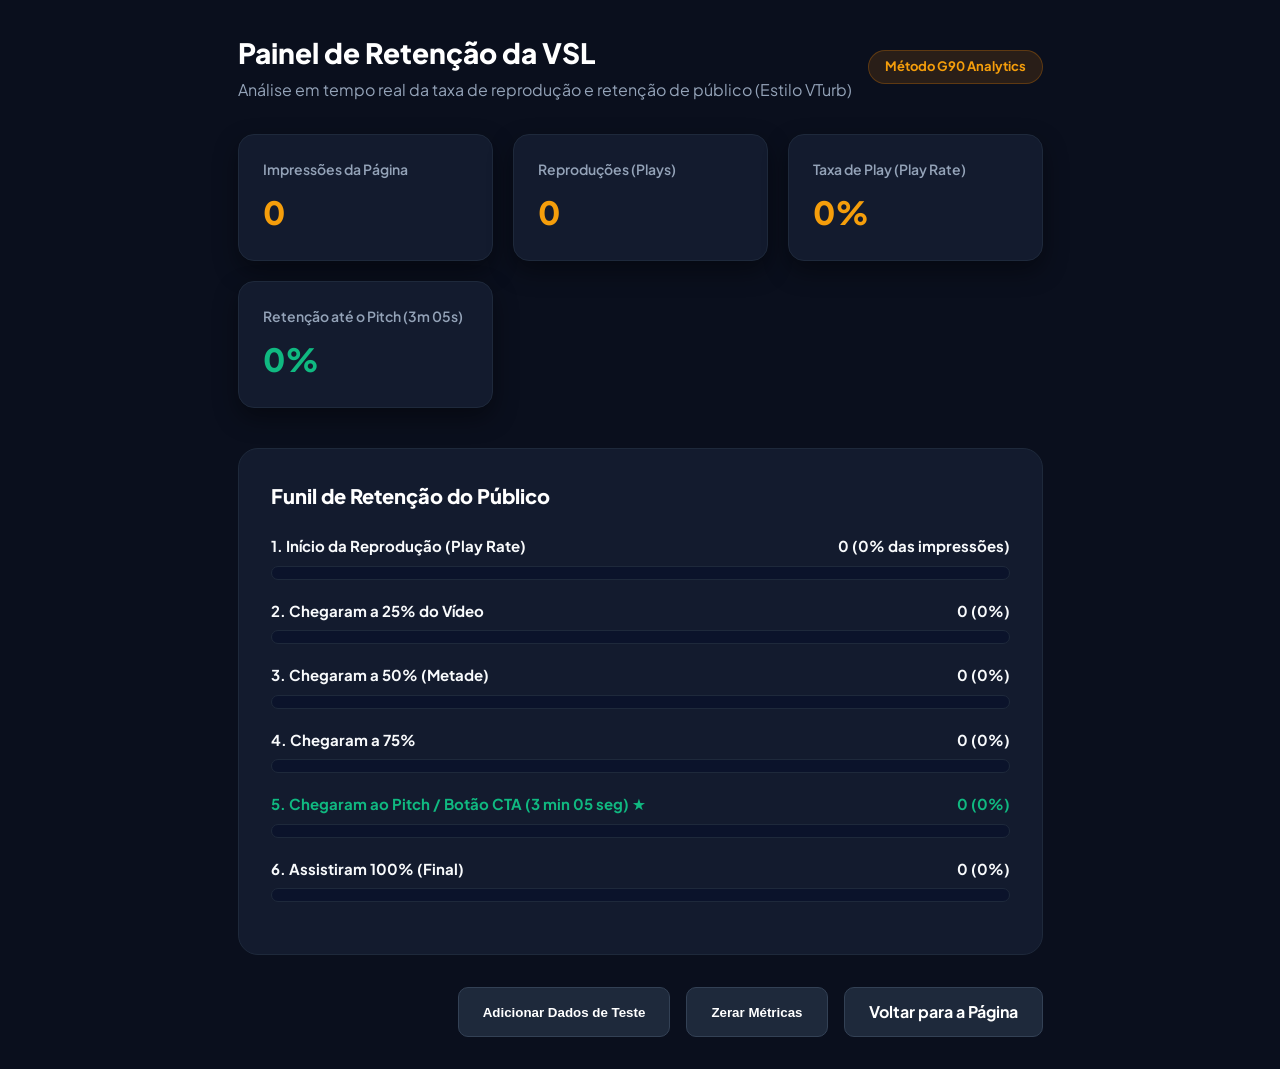
==== admin-vsl.html @ a7bf661d "feat: initial release of Landing Page Método G90" ====
<!DOCTYPE html>
<html lang="pt-BR">
<head>
  <meta charset="UTF-8">
  <meta name="viewport" content="width=device-width, initial-scale=1.0">
  <title>Dashboard de Retenção da VSL | Método G90</title>
  <link rel="preconnect" href="https://fonts.googleapis.com">
  <link rel="preconnect" href="https://fonts.gstatic.com" crossorigin>
  <link href="https://fonts.googleapis.com/css2?family=Plus+Jakarta+Sans:wght@400;600;700;800&display=swap" rel="stylesheet">
  <link rel="icon" type="image/x-icon" href="img/favicon.ico">
  <link rel="icon" type="image/png" sizes="32x32" href="img/favicon.ico">
  <link rel="apple-touch-icon" sizes="180x180" href="img/favicon-180.png">
  <link rel="stylesheet" href="css/styles.css">
  <style>
    body {
      background-color: #0A0F1D;
      color: #F8FAFC;
      padding: 2rem 1rem;
      font-family: 'Plus Jakarta Sans', sans-serif;
    }
    .dash-container {
      max-width: 1000px;
      margin: 0 auto;
    }
    .dash-header {
      display: flex;
      justify-content: space-between;
      align-items: center;
      margin-bottom: 2rem;
      flex-wrap: wrap;
      gap: 1rem;
    }
    .dash-title {
      font-size: 1.75rem;
      font-weight: 800;
      color: #FFFFFF;
    }
    .dash-badge {
      background: rgba(217, 119, 6, 0.15);
      border: 1px solid rgba(217, 119, 6, 0.3);
      color: #F59E0B;
      padding: 0.4rem 1rem;
      border-radius: 9999px;
      font-weight: 700;
      font-size: 0.8125rem;
    }
    .metrics-grid {
      display: grid;
      grid-template-columns: repeat(auto-fit, minmax(200px, 1fr));
      gap: 1.25rem;
      margin-bottom: 2.5rem;
    }
    .metric-card {
      background: #131B2E;
      border: 1px solid #1E293B;
      border-radius: 16px;
      padding: 1.5rem;
      box-shadow: 0 10px 25px rgba(0,0,0,0.4);
    }
    .metric-value {
      font-size: 2rem;
      font-weight: 800;
      color: #F59E0B;
      margin-top: 0.5rem;
    }
    .metric-label {
      font-size: 0.875rem;
      color: #94A3B8;
      font-weight: 600;
    }
    .retention-card {
      background: #131B2E;
      border: 1px solid #1E293B;
      border-radius: 20px;
      padding: 2rem;
      margin-bottom: 2rem;
    }
    .retention-title {
      font-size: 1.25rem;
      font-weight: 800;
      margin-bottom: 1.5rem;
      color: #FFFFFF;
    }
    .funnel-step {
      margin-bottom: 1.25rem;
    }
    .funnel-meta {
      display: flex;
      justify-content: space-between;
      font-size: 0.9375rem;
      font-weight: 700;
      margin-bottom: 0.5rem;
    }
    .funnel-bar-bg {
      width: 100%;
      height: 14px;
      background: #0B132B;
      border-radius: 8px;
      overflow: hidden;
      border: 1px solid #1E293B;
    }
    .funnel-bar-fill {
      height: 100%;
      background: linear-gradient(90deg, #D97706 0%, #F59E0B 100%);
      border-radius: 8px;
      transition: width 0.6s ease;
    }
    .pitch-highlight .funnel-bar-fill {
      background: linear-gradient(90deg, #10B981 0%, #34D399 100%);
    }
    .dash-actions {
      display: flex;
      gap: 1rem;
      justify-content: flex-end;
    }
    .btn-dash {
      background: #1E293B;
      border: 1px solid #334155;
      color: #FFFFFF;
      padding: 0.75rem 1.5rem;
      border-radius: 10px;
      font-weight: 700;
      cursor: pointer;
    }
    .btn-dash:hover {
      background: #334155;
    }
  </style>
</head>
<body>
  <div class="dash-container">
    
    <div class="dash-header">
      <div>
        <h1 class="dash-title">Painel de Retenção da VSL</h1>
        <p style="color: #94A3B8; margin-top: 0.25rem;">Análise em tempo real da taxa de reprodução e retenção de público (Estilo VTurb)</p>
      </div>
      <span class="dash-badge">Método G90 Analytics</span>
    </div>

    <!-- Cards de Métricas Principais -->
    <div class="metrics-grid">
      <div class="metric-card">
        <div class="metric-label">Impressões da Página</div>
        <div class="metric-value" id="val-impressions">0</div>
      </div>
      <div class="metric-card">
        <div class="metric-label">Reproduções (Plays)</div>
        <div class="metric-value" id="val-plays">0</div>
      </div>
      <div class="metric-card">
        <div class="metric-label">Taxa de Play (Play Rate)</div>
        <div class="metric-value" id="val-playrate">0%</div>
      </div>
      <div class="metric-card">
        <div class="metric-label">Retenção até o Pitch (3m 05s)</div>
        <div class="metric-value" style="color: #10B981;" id="val-pitchrate">0%</div>
      </div>
    </div>

    <!-- Gráfico de Funil de Retenção -->
    <div class="retention-card">
      <h2 class="retention-title">Funil de Retenção do Público</h2>
      
      <div class="funnel-step">
        <div class="funnel-meta">
          <span>1. Início da Reprodução (Play Rate)</span>
          <span id="label-plays">0 (0%)</span>
        </div>
        <div class="funnel-bar-bg">
          <div class="funnel-bar-fill" id="bar-plays" style="width: 0%;"></div>
        </div>
      </div>

      <div class="funnel-step">
        <div class="funnel-meta">
          <span>2. Chegaram a 25% do Vídeo</span>
          <span id="label-p25">0 (0%)</span>
        </div>
        <div class="funnel-bar-bg">
          <div class="funnel-bar-fill" id="bar-p25" style="width: 0%;"></div>
        </div>
      </div>

      <div class="funnel-step">
        <div class="funnel-meta">
          <span>3. Chegaram a 50% (Metade)</span>
          <span id="label-p50">0 (0%)</span>
        </div>
        <div class="funnel-bar-bg">
          <div class="funnel-bar-fill" id="bar-p50" style="width: 0%;"></div>
        </div>
      </div>

      <div class="funnel-step">
        <div class="funnel-meta">
          <span>4. Chegaram a 75%</span>
          <span id="label-p75">0 (0%)</span>
        </div>
        <div class="funnel-bar-bg">
          <div class="funnel-bar-fill" id="bar-p75" style="width: 0%;"></div>
        </div>
      </div>

      <div class="funnel-step pitch-highlight">
        <div class="funnel-meta" style="color: #10B981;">
          <span>5. Chegaram ao Pitch / Botão CTA (3 min 05 seg) ★</span>
          <span id="label-pitch">0 (0%)</span>
        </div>
        <div class="funnel-bar-bg">
          <div class="funnel-bar-fill" id="bar-pitch" style="width: 0%;"></div>
        </div>
      </div>

      <div class="funnel-step">
        <div class="funnel-meta">
          <span>6. Assistiram 100% (Final)</span>
          <span id="label-p100">0 (0%)</span>
        </div>
        <div class="funnel-bar-bg">
          <div class="funnel-bar-fill" id="bar-p100" style="width: 0%;"></div>
        </div>
      </div>
    </div>

    <!-- Controles -->
    <div class="dash-actions">
      <button class="btn-dash" onclick="simulateTestData()">Adicionar Dados de Teste</button>
      <button class="btn-dash" onclick="resetStats()">Zerar Métricas</button>
      <a href="index.html" class="btn-dash" style="text-decoration: none;">Voltar para a Página</a>
    </div>

  </div>

  <script>
    const STORAGE_KEY = 'g90_vsl_analytics';

    function loadStats() {
      try {
        const stored = localStorage.getItem(STORAGE_KEY);
        if (stored) return JSON.parse(stored);
      } catch(e){}
      return { impressions: 0, plays: 0, p25: 0, p50: 0, p75: 0, pitch: 0, p100: 0 };
    }

    function renderDashboard() {
      const stats = loadStats();
      const impressions = stats.impressions || 0;
      const plays = stats.plays || 0;
      const p25 = stats.p25 || 0;
      const p50 = stats.p50 || 0;
      const p75 = stats.p75 || 0;
      const pitch = stats.pitch || 0;
      const p100 = stats.p100 || 0;

      const playRate = impressions > 0 ? ((plays / impressions) * 100).toFixed(1) : 0;
      const pitchRate = plays > 0 ? ((pitch / plays) * 100).toFixed(1) : 0;

      document.getElementById('val-impressions').textContent = impressions;
      document.getElementById('val-plays').textContent = plays;
      document.getElementById('val-playrate').textContent = playRate + '%';
      document.getElementById('val-pitchrate').textContent = pitchRate + '%';

      function calcPercent(val) {
        return plays > 0 ? ((val / plays) * 100).toFixed(1) : 0;
      }

      document.getElementById('label-plays').textContent = `${plays} (${playRate}% das impressões)`;
      document.getElementById('bar-plays').style.width = Math.min(playRate, 100) + '%';

      document.getElementById('label-p25').textContent = `${p25} (${calcPercent(p25)}%)`;
      document.getElementById('bar-p25').style.width = calcPercent(p25) + '%';

      document.getElementById('label-p50').textContent = `${p50} (${calcPercent(p50)}%)`;
      document.getElementById('bar-p50').style.width = calcPercent(p50) + '%';

      document.getElementById('label-p75').textContent = `${p75} (${calcPercent(p75)}%)`;
      document.getElementById('bar-p75').style.width = calcPercent(p75) + '%';

      document.getElementById('label-pitch').textContent = `${pitch} (${calcPercent(pitch)}%)`;
      document.getElementById('bar-pitch').style.width = calcPercent(pitch) + '%';

      document.getElementById('label-p100').textContent = `${p100} (${calcPercent(p100)}%)`;
      document.getElementById('bar-p100').style.width = calcPercent(p100) + '%';
    }

    function simulateTestData() {
      const current = loadStats();
      current.impressions += 10;
      current.plays += 8;
      current.p25 += 7;
      current.p50 += 6;
      current.p75 += 5;
      current.pitch += 4;
      current.p100 += 3;
      localStorage.setItem(STORAGE_KEY, JSON.stringify(current));
      renderDashboard();
    }

    function resetStats() {
      if (confirm('Deseja zerar todas as estatísticas de teste da VSL?')) {
        localStorage.removeItem(STORAGE_KEY);
        renderDashboard();
      }
    }

    renderDashboard();
  </script>
</body>
</html>
---- css/styles.css ----
/* ==========================================================================
   MÉTODO G90 — EXECUTIVE DESIGN SYSTEM (CSS 60-30-10)
   Targeting: Mobile-First (360px - 414px) → Tablet (768px) → Desktop (1440px+)
   Palette Rule:
   - 60% Base: Deep Navy Blue (#0A0F1D, #0B132B) & Off-White (#F8FAFC)
   - 30% Support: Petroleum Blue (#131B2E, #1E293B) & Graphite (#334155)
   - 10% Highlight: Executive Gold (#D97706, #F59E0B)
   ========================================================================== */

:root {
  /* 60% Base */
  --color-bg-main: #0A0F1D;
  --color-bg-secondary: #0F172A;
  --color-text-main: #F8FAFC;
  
  /* 30% Support */
  --color-bg-card: #131B2E;
  --color-bg-input: #0B132B;
  --color-text-muted: #94A3B8;
  --color-border: #1E293B;
  --color-border-focus: #334155;

  /* 10% Highlight (Executive Gold) */
  --color-accent: #D97706;
  --color-accent-light: #F59E0B;
  --color-accent-hover: #B45309;
  --color-accent-glow: rgba(217, 119, 6, 0.35);
  --color-accent-gradient: linear-gradient(135deg, #F59E0B 0%, #D97706 100%);
  
  /* Feedback States */
  --color-error: #EF4444;
  --color-success: #10B981;

  /* Typography */
  --font-main: 'Plus Jakarta Sans', system-ui, -apple-system, BlinkMacSystemFont, 'Segoe UI', Roboto, sans-serif;

  /* Transitions */
  --transition-fast: 0.2s cubic-bezier(0.4, 0, 0.2, 1);
  --transition-smooth: 0.35s cubic-bezier(0.4, 0, 0.2, 1);
}

/* Reset & Global Base */
*, *::before, *::after {
  box-sizing: border-box;
  margin: 0;
  padding: 0;
}

html {
  font-family: var(--font-main);
  background-color: var(--color-bg-main);
  color: var(--color-text-main);
  line-height: 1.5;
  -webkit-text-size-adjust: 100%;
  scroll-behavior: smooth;
}

body {
  min-height: 100vh;
  display: flex;
  flex-direction: column;
  align-items: center;
  overflow-x: hidden;
}

/* Containers */
.container {
  width: 100%;
  max-width: 1100px;
  margin: 0 auto;
  padding: 0 1.25rem;
}

.section-wrapper {
  width: 100%;
  padding: 3rem 0;
}

/* Brand Header */
.brand-header {
  padding: 1.5rem 0 1rem;
  text-align: center;
}

.brand-logo-link {
  display: inline-block;
  text-decoration: none;
  transition: transform var(--transition-fast);
}

.brand-logo-link:hover {
  transform: scale(1.04);
}

.brand-logo-img {
  height: clamp(48px, 6vw, 68px);
  width: auto;
  max-width: 260px;
  display: inline-block;
  filter: drop-shadow(0 4px 15px rgba(217, 119, 6, 0.2));
}

/* Dobra 1 — Hero & VSL */
.hero-section {
  text-align: center;
  padding-top: 1rem;
  padding-bottom: 2rem;
}

.hero-headline {
  font-size: clamp(1.75rem, 5vw, 2.75rem);
  font-weight: 800;
  line-height: 1.2;
  letter-spacing: -0.02em;
  color: var(--color-text-main);
  margin-bottom: 1rem;
  max-width: 800px;
  margin-left: auto;
  margin-right: auto;
}

.hero-headline span {
  color: var(--color-accent-light);
}

.hero-subheadline {
  font-size: clamp(1rem, 2.5vw, 1.25rem);
  font-weight: 400;
  color: var(--color-text-muted);
  max-width: 680px;
  margin: 0 auto 2rem;
  line-height: 1.6;
}

/* Vertical VSL Container (Aspect Ratio 9:16) */
.vsl-outer-wrapper {
  width: 100%;
  display: flex;
  justify-content: center;
  margin-bottom: 2rem;
}

.vsl-container {
  width: 100%;
  max-width: 380px; /* Mobile optimal width */
  aspect-ratio: 9 / 16;
  background-color: var(--color-bg-card);
  border: 1px solid var(--color-border);
  border-radius: 20px;
  overflow: hidden;
  box-shadow: 0 20px 40px -15px rgba(0, 0, 0, 0.7), 0 0 0 1px rgba(255, 255, 255, 0.05);
  position: relative;
}

.vsl-container iframe,
.vsl-container video {
  width: 100%;
  height: 100%;
  object-fit: cover;
  border: none;
}

/* VSL Player & Overlay UI */
.vsl-overlay {
  position: absolute;
  inset: 0;
  display: flex;
  flex-direction: column;
  align-items: center;
  justify-content: center;
  padding: 2rem;
  text-align: center;
  background: radial-gradient(circle at center, rgba(30, 41, 59, 0.88) 0%, rgba(11, 19, 43, 0.96) 100%);
  z-index: 5;
  transition: opacity 0.4s cubic-bezier(0.4, 0, 0.2, 1), visibility 0.4s cubic-bezier(0.4, 0, 0.2, 1);
  cursor: pointer;
}

.vsl-overlay.vsl-playing {
  opacity: 0;
  visibility: hidden;
  pointer-events: none;
}

.vsl-overlay-title {
  font-size: 0.875rem;
  font-weight: 800;
  letter-spacing: 0.15em;
  color: var(--color-text-main);
  margin-bottom: 0.75rem;
  text-transform: uppercase;
}

.vsl-play-btn {
  width: 72px;
  height: 72px;
  border-radius: 50%;
  background: var(--color-accent-gradient);
  border: none;
  display: flex;
  align-items: center;
  justify-content: center;
  box-shadow: 0 0 30px var(--color-accent-glow);
  margin-bottom: 1.25rem;
  cursor: pointer;
  transition: transform var(--transition-fast), box-shadow var(--transition-fast);
}

.vsl-play-btn:hover {
  transform: scale(1.08);
  box-shadow: 0 0 45px var(--color-accent-glow);
}

.vsl-play-btn svg {
  width: 32px;
  height: 32px;
  fill: #FFFFFF;
  margin-left: 4px;
}

.vsl-overlay-resume {
  font-size: 0.8125rem;
  font-weight: 700;
  color: #F59E0B;
  background: rgba(245, 158, 11, 0.15);
  border: 1px solid rgba(245, 158, 11, 0.3);
  padding: 0.35rem 0.85rem;
  border-radius: 20px;
  margin-top: 0.5rem;
  display: inline-block;
}

.vsl-click-capture {
  position: absolute;
  inset: 0;
  z-index: 4;
  cursor: pointer;
}

.vsl-badge {
  font-size: 0.75rem;
  font-weight: 600;
  text-transform: uppercase;
  letter-spacing: 0.1em;
  color: var(--color-text-muted);
  background: rgba(255, 255, 255, 0.08);
  border: 1px solid rgba(255, 255, 255, 0.1);
  padding: 0.35rem 0.85rem;
  border-radius: 6px;
}

/* CTA Container with Configurable Delay */
.vsl-cta-wrapper {
  width: 100%;
  max-width: 480px;
  margin: 0 auto;
  text-align: center;
  transition: opacity var(--transition-smooth), transform var(--transition-smooth);
}

.vsl-cta-hidden {
  display: none !important;
  opacity: 0;
  transform: translateY(16px);
}

.vsl-cta-visible {
  display: block !important;
  opacity: 1;
  transform: translateY(0);
  animation: fadeInUp 0.6s cubic-bezier(0.16, 1, 0.3, 1) forwards;
}

@keyframes fadeInUp {
  from {
    opacity: 0;
    transform: translateY(20px);
  }
  to {
    opacity: 1;
    transform: translateY(0);
  }
}

/* Main CTA Button */
.btn-primary {
  display: inline-flex;
  align-items: center;
  justify-content: center;
  width: 100%;
  padding: 1.25rem 2rem;
  font-family: var(--font-main);
  font-size: 1.125rem;
  font-weight: 800;
  letter-spacing: 0.03em;
  text-transform: uppercase;
  color: #FFFFFF;
  background: var(--color-accent-gradient);
  border: none;
  border-radius: 12px;
  box-shadow: 0 10px 25px -5px var(--color-accent-glow), 0 0 0 1px rgba(255, 255, 255, 0.2) inset;
  cursor: pointer;
  transition: all var(--transition-fast);
  text-decoration: none;
}

.btn-primary:hover {
  background: linear-gradient(135deg, #FBBF24 0%, #D97706 100%);
  transform: translateY(-2px);
  box-shadow: 0 15px 30px -5px var(--color-accent-glow);
}

.btn-primary:active {
  transform: translateY(0);
}

.btn-primary:disabled {
  opacity: 0.4;
  cursor: not-allowed;
  pointer-events: none;
  box-shadow: none !important;
  transform: none !important;
  filter: grayscale(0.5);
}

.cta-microcopy {
  margin-top: 0.75rem;
  font-size: 0.875rem;
  color: var(--color-text-muted);
  line-height: 1.4;
}

/* Dobra 2 — Autoridade (Rogério Gardiano) */
.authority-section {
  background-color: var(--color-bg-secondary);
  border-top: 1px solid var(--color-border);
  border-bottom: 1px solid var(--color-border);
  padding: 4rem 0;
}

.authority-grid {
  display: flex;
  flex-direction: column;
  gap: 2.5rem;
  align-items: center;
}

/* Authority Photo Card */
.authority-media {
  display: flex;
  justify-content: center;
  width: 100%;
}

.authority-image-wrapper {
  position: relative;
  width: 100%;
  max-width: 380px;
  border-radius: 20px;
  overflow: hidden;
  background: var(--color-bg-card);
  border: 1px solid var(--color-border);
  box-shadow: 0 20px 40px -15px rgba(0, 0, 0, 0.6), 0 0 0 1px rgba(217, 119, 6, 0.15);
  transition: transform var(--transition-smooth), box-shadow var(--transition-smooth);
}

.authority-image-wrapper:hover {
  transform: translateY(-4px);
  box-shadow: 0 25px 50px -12px rgba(0, 0, 0, 0.7), 0 0 25px var(--color-accent-glow);
  border-color: rgba(217, 119, 6, 0.35);
}

.authority-image {
  width: 100%;
  height: auto;
  display: block;
  object-fit: cover;
}

.authority-image-badge {
  position: absolute;
  bottom: 1rem;
  left: 1rem;
  right: 1rem;
  padding: 0.875rem 1.25rem;
  background: rgba(10, 15, 29, 0.88);
  backdrop-filter: blur(12px);
  border: 1px solid rgba(255, 255, 255, 0.12);
  border-radius: 12px;
  display: flex;
  flex-direction: column;
  gap: 0.2rem;
  box-shadow: 0 8px 20px rgba(0, 0, 0, 0.4);
}

.authority-image-badge .badge-title {
  font-size: 1rem;
  font-weight: 800;
  color: var(--color-text-main);
  letter-spacing: 0.01em;
}

.authority-image-badge .badge-sub {
  font-size: 0.8125rem;
  font-weight: 600;
  color: var(--color-accent-light);
}

.authority-content {
  display: flex;
  flex-direction: column;
  gap: 2rem;
  width: 100%;
}

.authority-header {
  text-align: center;
  margin-bottom: 2.5rem;
}

.authority-title {
  font-size: clamp(1.75rem, 4vw, 2.25rem);
  font-weight: 800;
  color: var(--color-text-main);
  margin-bottom: 0.5rem;
}

.authority-subtitle {
  font-size: 1.125rem;
  font-weight: 600;
  color: var(--color-accent-light);
  max-width: 600px;
  margin: 0 auto;
}

.authority-body {
  max-width: 760px;
  margin: 0 auto;
  font-size: 1.0625rem;
  color: var(--color-text-muted);
  line-height: 1.7;
  display: flex;
  flex-direction: column;
  gap: 1.25rem;
}

.authority-body strong {
  color: var(--color-text-main);
  font-weight: 700;
}

@media (min-width: 992px) {
  .authority-grid {
    display: grid;
    grid-template-columns: 360px 1fr;
    gap: 3.5rem;
    align-items: start;
  }

  .authority-header {
    margin-bottom: 3rem;
  }

  .authority-body {
    margin: 0;
    max-width: 100%;
  }

  .companies-wrapper {
    text-align: left;
  }

  .companies-grid {
    justify-content: flex-start;
  }

  .expertise-grid {
    margin: 0;
    max-width: 100%;
  }
}

/* Company Experience Badges */
.companies-wrapper {
  margin-top: 1.5rem;
  text-align: center;
}

.companies-label {
  font-size: 0.75rem;
  font-weight: 700;
  text-transform: uppercase;
  letter-spacing: 0.15em;
  color: var(--color-text-muted);
  margin-bottom: 1rem;
}

.companies-grid {
  display: flex;
  flex-wrap: wrap;
  align-items: center;
  justify-content: center;
  gap: 0.875rem;
}

.company-badge {
  background: var(--color-bg-card);
  border: 1px solid var(--color-border);
  border-radius: 8px;
  padding: 0.625rem 1.25rem;
  font-size: 0.875rem;
  font-weight: 800;
  letter-spacing: 0.08em;
  color: var(--color-text-main);
  box-shadow: 0 4px 12px rgba(0, 0, 0, 0.2);
}

/* Areas of Expertise Grid */
.expertise-wrapper {
  margin-top: 1rem;
}

.expertise-grid {
  display: grid;
  grid-template-columns: repeat(2, 1fr);
  gap: 1rem;
  max-width: 760px;
  margin: 0 auto;
}

@media (min-width: 640px) {
  .expertise-grid {
    grid-template-columns: repeat(3, 1fr);
  }
}

.expertise-card {
  background: var(--color-bg-card);
  border: 1px solid var(--color-border);
  border-radius: 12px;
  padding: 1.25rem;
  display: flex;
  align-items: center;
  gap: 0.875rem;
  transition: border-color var(--transition-fast);
}

.expertise-card:hover {
  border-color: var(--color-border-focus);
}

.expertise-icon {
  width: 36px;
  height: 36px;
  border-radius: 8px;
  background: rgba(217, 119, 6, 0.12);
  display: flex;
  align-items: center;
  justify-content: center;
  color: var(--color-accent-light);
  flex-shrink: 0;
}

.expertise-icon svg {
  width: 20px;
  height: 20px;
  stroke: var(--color-accent-light);
  stroke-width: 2;
  fill: none;
}

.expertise-name {
  font-size: 0.9375rem;
  font-weight: 700;
  color: var(--color-text-main);
}

/* Footer */
.footer {
  width: 100%;
  padding: 2.5rem 0;
  text-align: center;
  border-top: 1px solid var(--color-border);
  font-size: 0.875rem;
  color: var(--color-text-muted);
}

.footer-copy {
  margin-top: 0.5rem;
  font-size: 0.8125rem;
  opacity: 0.7;
}

/* ==========================================================================
   MODAL POPUP & FORM STYLES
   ========================================================================== */

.modal-overlay {
  position: fixed;
  inset: 0;
  z-index: 999;
  display: flex;
  align-items: center;
  justify-content: center;
  padding: 1rem;
  opacity: 0;
  pointer-events: none;
  transition: opacity var(--transition-smooth);
}

.modal-active {
  opacity: 1;
  pointer-events: auto;
}

.modal-backdrop {
  position: absolute;
  inset: 0;
  background-color: rgba(5, 8, 15, 0.85);
  backdrop-filter: blur(8px);
}

.modal-card {
  position: relative;
  z-index: 10;
  width: 100%;
  max-width: 540px;
  max-height: 90vh;
  overflow-y: auto;
  background-color: var(--color-bg-card);
  border: 1px solid var(--color-border);
  border-radius: 20px;
  padding: 2rem 1.5rem;
  box-shadow: 0 25px 50px -12px rgba(0, 0, 0, 0.9);
  transform: scale(0.95) translateY(10px);
  transition: transform var(--transition-smooth);
}

.modal-active .modal-card {
  transform: scale(1) translateY(0);
}

.modal-close-btn {
  position: absolute;
  top: 1.25rem;
  right: 1.25rem;
  width: 36px;
  height: 36px;
  border-radius: 50%;
  background: var(--color-bg-input);
  border: 1px solid var(--color-border);
  color: var(--color-text-muted);
  display: flex;
  align-items: center;
  justify-content: center;
  cursor: pointer;
  transition: all var(--transition-fast);
}

.modal-close-btn:hover {
  color: var(--color-text-main);
  border-color: var(--color-border-focus);
}

.modal-header {
  margin-bottom: 1.5rem;
  padding-right: 2rem;
}

.modal-title {
  font-size: 1.5rem;
  font-weight: 800;
  color: var(--color-text-main);
  margin-bottom: 0.35rem;
  line-height: 1.25;
}

.modal-subtitle {
  font-size: 0.875rem;
  color: var(--color-text-muted);
  line-height: 1.4;
}

/* Form Controls */
.form-group {
  margin-bottom: 1.25rem;
  display: flex;
  flex-direction: column;
  gap: 0.375rem;
}

.form-label {
  font-size: 0.875rem;
  font-weight: 600;
  color: var(--color-text-main);
}

.form-input,
.form-select,
.form-textarea {
  width: 100%;
  font-family: var(--font-main);
  font-size: 0.9375rem;
  color: var(--color-text-main);
  background-color: var(--color-bg-input);
  border: 1px solid var(--color-border);
  border-radius: 10px;
  padding: 0.875rem 1rem;
  transition: all var(--transition-fast);
  outline: none;
}

.form-select option {
  background-color: var(--color-bg-card);
  color: var(--color-text-main);
}

.form-input:focus,
.form-select:focus,
.form-textarea:focus {
  border-color: var(--color-accent);
  box-shadow: 0 0 0 3px var(--color-accent-glow);
}

.form-input::placeholder,
.form-textarea::placeholder {
  color: #475569;
}

.form-textarea {
  resize: vertical;
  min-height: 90px;
}

/* Error States */
.input-error {
  border-color: var(--color-error) !important;
}

.input-error-msg {
  font-size: 0.75rem;
  color: var(--color-error);
  display: none;
  margin-top: 0.25rem;
}

/* Button Loading & Success States */
.btn-loading,
.btn-success {
  pointer-events: none;
  opacity: 0.9;
}

.btn-success {
  background: var(--color-success) !important;
}

.spinner {
  animation: rotate 2s linear infinite;
  width: 20px;
  height: 20px;
  margin-right: 8px;
}

.spinner .path {
  stroke: #FFFFFF;
  stroke-linecap: round;
  animation: dash 1.5s ease-in-out infinite;
}

@keyframes rotate {
  100% { transform: rotate(360deg); }
}

@keyframes dash {
  0% { stroke-dasharray: 1, 150; stroke-dashoffset: 0; }
  50% { stroke-dasharray: 90, 150; stroke-dashoffset: -35; }
  100% { stroke-dasharray: 90, 150; stroke-dashoffset: -124; }
}

/* Media Queries for Desktop Polish */
@media (min-width: 768px) {
  .hero-section {
    padding-top: 2rem;
    padding-bottom: 3.5rem;
  }
  
  .vsl-container {
    max-width: 400px;
  }

  .modal-card {
    padding: 2.5rem;
  }
}
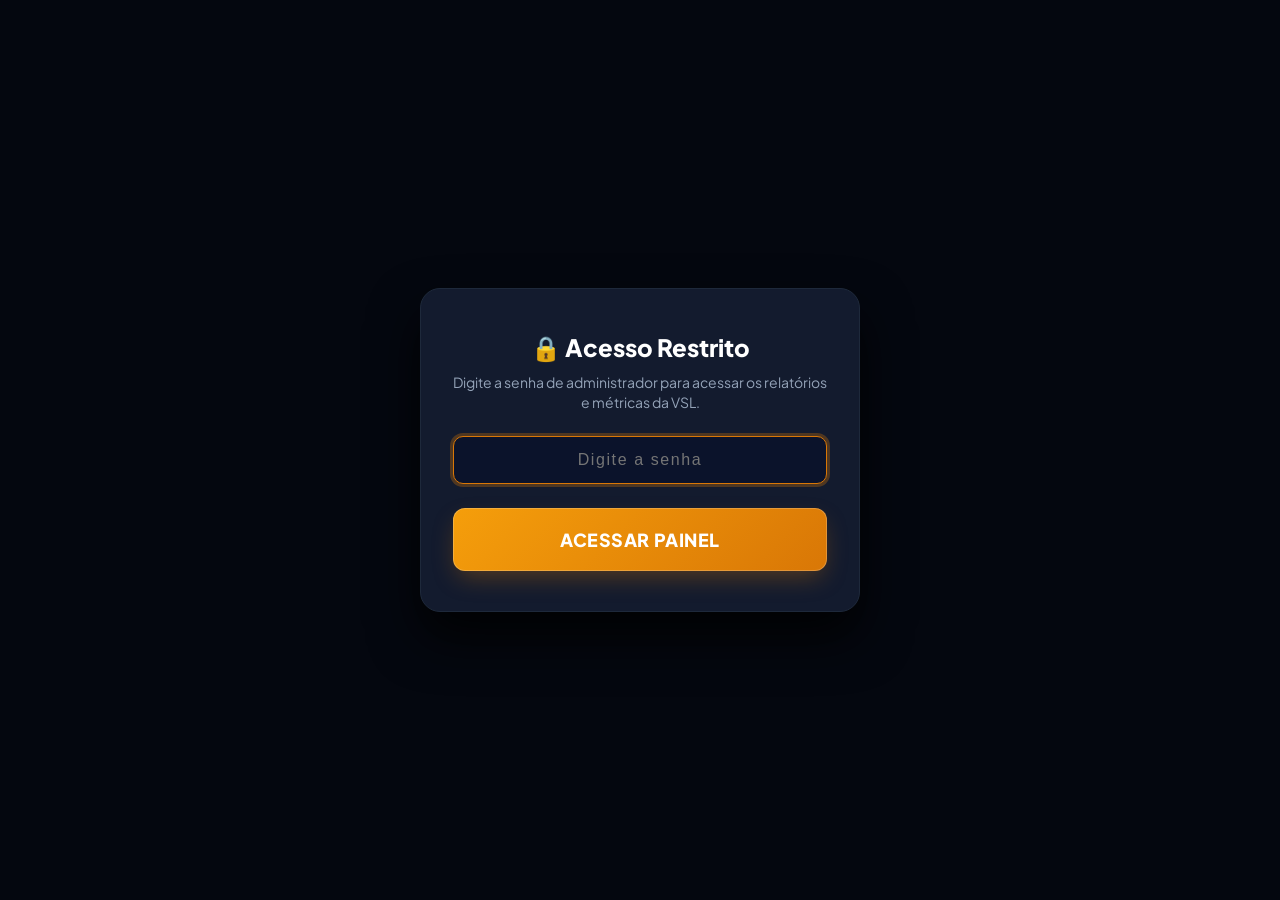
==== commit 5d7cf478: "perf: optimize webp images, opengraph whatsapp banner, mobile first seo, and password protected admi" ====
--- a/admin-vsl.html
+++ b/admin-vsl.html
@@ -11,6 +11,7 @@
   <link rel="icon" type="image/png" sizes="32x32" href="img/favicon.ico">
   <link rel="apple-touch-icon" sizes="180x180" href="img/favicon-180.png">
   <link rel="stylesheet" href="css/styles.css">
+  <script src="js/config.js"></script>
   <style>
     body {
       background-color: #0A0F1D;
@@ -112,6 +113,7 @@
       display: flex;
       gap: 1rem;
       justify-content: flex-end;
+      flex-wrap: wrap;
     }
     .btn-dash {
       background: #1E293B;
@@ -125,10 +127,88 @@
     .btn-dash:hover {
       background: #334155;
     }
+
+    /* Password Protection Modal */
+    .auth-overlay {
+      position: fixed;
+      inset: 0;
+      background-color: rgba(5, 8, 15, 0.96);
+      backdrop-filter: blur(12px);
+      z-index: 9999;
+      display: flex;
+      align-items: center;
+      justify-content: center;
+      padding: 1.5rem;
+    }
+    .auth-card {
+      background: #131B2E;
+      border: 1px solid #1E293B;
+      border-radius: 20px;
+      padding: 2.5rem 2rem;
+      max-width: 440px;
+      width: 100%;
+      text-align: center;
+      box-shadow: 0 25px 50px rgba(0,0,0,0.8);
+    }
+    .auth-title {
+      font-size: 1.5rem;
+      font-weight: 800;
+      margin-bottom: 0.5rem;
+      color: #FFFFFF;
+    }
+    .auth-sub {
+      font-size: 0.875rem;
+      color: #94A3B8;
+      margin-bottom: 1.5rem;
+      line-height: 1.4;
+    }
+    .auth-input {
+      width: 100%;
+      background: #0B132B;
+      border: 1px solid #1E293B;
+      border-radius: 10px;
+      padding: 0.875rem 1rem;
+      color: #FFFFFF;
+      font-size: 1rem;
+      outline: none;
+      text-align: center;
+      letter-spacing: 0.1em;
+      margin-bottom: 0.5rem;
+    }
+    .auth-input:focus {
+      border-color: #D97706;
+      box-shadow: 0 0 0 3px rgba(217, 119, 6, 0.3);
+    }
+    .auth-error {
+      color: #EF4444;
+      font-size: 0.8125rem;
+      display: none;
+      margin-top: 0.5rem;
+      font-weight: 600;
+    }
+    .hidden {
+      display: none !important;
+    }
   </style>
 </head>
 <body>
-  <div class="dash-container">
+
+  <!-- Modal de Autenticação / Senha -->
+  <div id="admin-auth-overlay" class="auth-overlay">
+    <div class="auth-card">
+      <h2 class="auth-title">🔒 Acesso Restrito</h2>
+      <p class="auth-sub">Digite a senha de administrador para acessar os relatórios e métricas da VSL.</p>
+      
+      <form id="auth-form" onsubmit="handleAuthSubmit(event)">
+        <input type="password" id="admin-pass-input" class="auth-input" placeholder="Digite a senha" required autofocus>
+        <div id="auth-error" class="auth-error">Senha incorreta. Tente novamente.</div>
+        <button type="submit" class="btn-primary" style="width: 100%; margin-top: 1rem;">ACESSAR PAINEL</button>
+      </form>
+    </div>
+  </div>
+
+  <!-- Conteúdo do Dashboard -->
+  <div id="dash-content" class="dash-container hidden">
     
     <div class="dash-header">
       <div>
@@ -228,12 +308,55 @@
       <button class="btn-dash" onclick="simulateTestData()">Adicionar Dados de Teste</button>
       <button class="btn-dash" onclick="resetStats()">Zerar Métricas</button>
       <a href="index.html" class="btn-dash" style="text-decoration: none;">Voltar para a Página</a>
+      <button class="btn-dash" style="background: #7F1D1D; border-color: #991B1B;" onclick="handleLogout()">Sair (Logout)</button>
     </div>
 
   </div>
 
   <script>
     const STORAGE_KEY = 'g90_vsl_analytics';
+    const SESSION_KEY = 'g90_admin_session';
+
+    function checkAuth() {
+      const isAuth = sessionStorage.getItem(SESSION_KEY) === 'true';
+      const overlay = document.getElementById('admin-auth-overlay');
+      const content = document.getElementById('dash-content');
+
+      if (isAuth) {
+        if (overlay) overlay.classList.add('hidden');
+        if (content) content.classList.remove('hidden');
+        renderDashboard();
+      } else {
+        if (overlay) overlay.classList.remove('hidden');
+        if (content) content.classList.add('hidden');
+      }
+    }
+
+    function handleAuthSubmit(e) {
+      e.preventDefault();
+      const input = document.getElementById('admin-pass-input');
+      const errorMsg = document.getElementById('auth-error');
+      const pass = (input ? input.value : '').trim();
+
+      const expectedPass = (window.G90_CONFIG && window.G90_CONFIG.ADMIN_PASSWORD) ? window.G90_CONFIG.ADMIN_PASSWORD : 'g90admin2026';
+
+      if (pass === expectedPass) {
+        sessionStorage.setItem(SESSION_KEY, 'true');
+        if (errorMsg) errorMsg.style.display = 'none';
+        checkAuth();
+      } else {
+        if (errorMsg) errorMsg.style.display = 'block';
+        if (input) {
+          input.value = '';
+          input.focus();
+        }
+      }
+    }
+
+    function handleLogout() {
+      sessionStorage.removeItem(SESSION_KEY);
+      checkAuth();
+    }
 
     function loadStats() {
       try {
@@ -304,7 +427,7 @@
       }
     }
 
-    renderDashboard();
+    checkAuth();
   </script>
 </body>
 </html>
